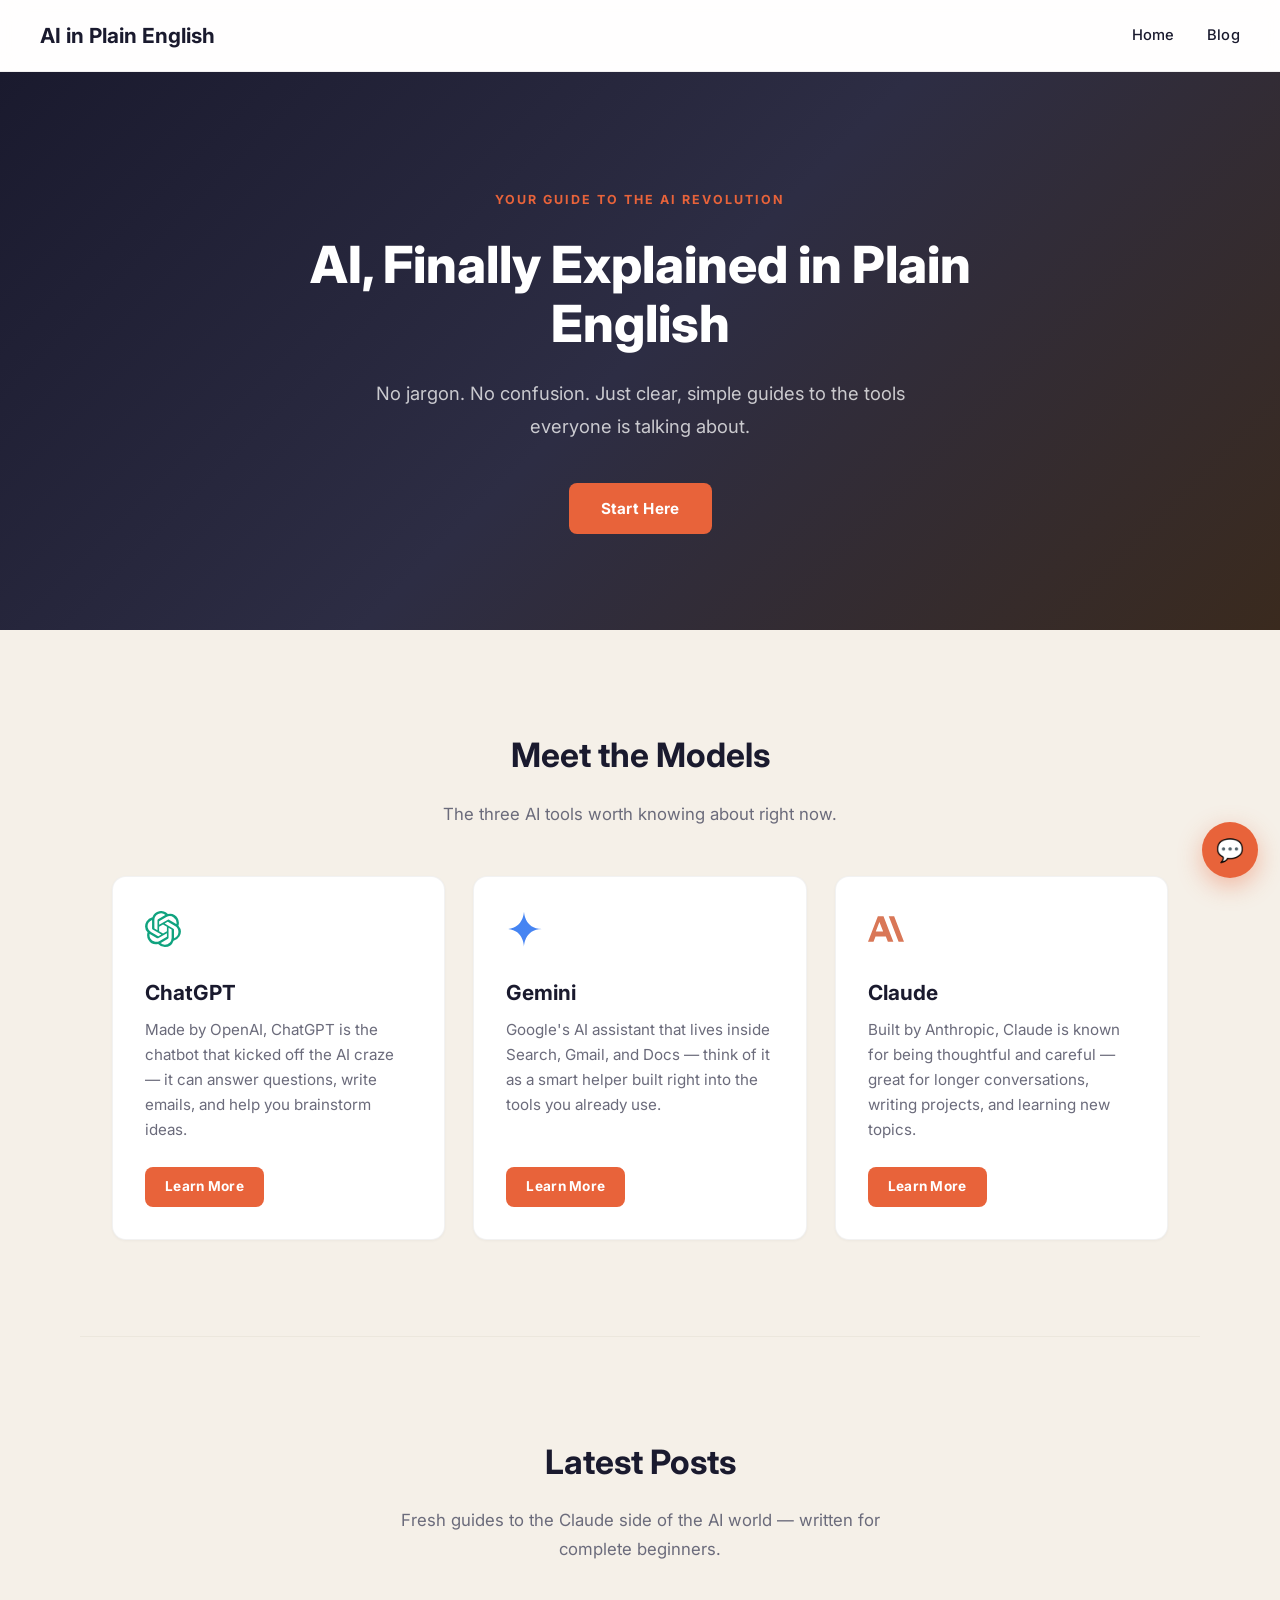
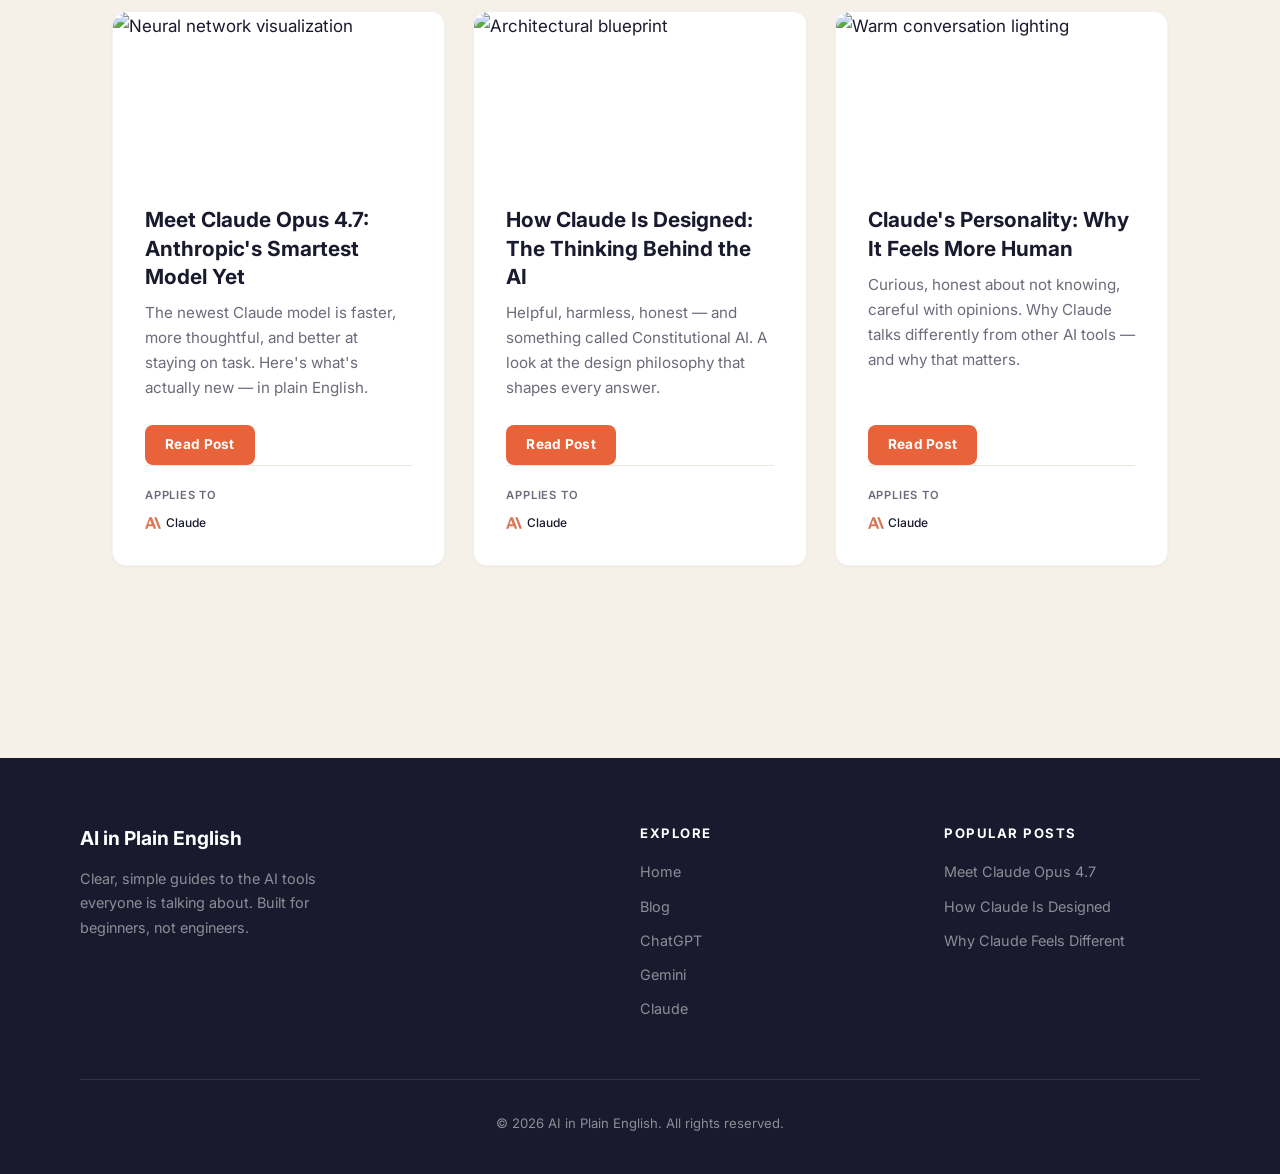
==== index.html @ f016a6d7 "Initial commit: AI in Plain English site" ====
<!DOCTYPE html>
<html lang="en">
<head>
  <meta charset="UTF-8">
  <meta name="viewport" content="width=device-width, initial-scale=1.0">
  <title>AI in Plain English</title>
  <link rel="stylesheet" href="global.css">
</head>
<body>

  <!-- ====== NAVIGATION BAR ====== -->
  <header class="navbar">
    <a href="index.html" class="site-name">AI in Plain English</a>
    <nav>
      <a href="index.html">Home</a>
      <a href="blog.html">Blog</a>
    </nav>
  </header>

  <!-- ====== HERO SECTION ====== -->
  <section class="hero">
    <div class="hero-content">
      <p class="label">Your guide to the AI revolution</p>
      <h1>AI, Finally Explained in Plain English</h1>
      <p>No jargon. No confusion. Just clear, simple guides to the tools everyone is talking about.</p>
      <a href="#models" class="btn">Start Here</a>
    </div>
  </section>

  <!-- ====== MEET THE MODELS ====== -->
  <section class="section" id="models">
    <h2 class="section-title">Meet the Models</h2>
    <p class="section-subtitle">The three AI tools worth knowing about right now.</p>
    <div class="card-grid">

      <div class="card">
        <div class="icon">
          <!-- OpenAI logo -->
          <svg width="36" height="36" viewBox="0 0 24 24" fill="#10a37f">
            <path d="M22.282 9.821a5.985 5.985 0 0 0-.516-4.91 6.046 6.046 0 0 0-6.51-2.9A6.065 6.065 0 0 0 4.981 4.18a5.985 5.985 0 0 0-3.998 2.9 6.046 6.046 0 0 0 .743 7.097 5.98 5.98 0 0 0 .51 4.911 6.051 6.051 0 0 0 6.515 2.9A5.985 5.985 0 0 0 13.26 24a6.056 6.056 0 0 0 5.772-4.206 5.99 5.99 0 0 0 3.997-2.9 6.056 6.056 0 0 0-.747-7.073zM13.26 22.43a4.476 4.476 0 0 1-2.876-1.04l.141-.081 4.779-2.758a.795.795 0 0 0 .392-.681v-6.737l2.02 1.168a.071.071 0 0 1 .038.052v5.583a4.504 4.504 0 0 1-4.494 4.494zM3.6 18.304a4.47 4.47 0 0 1-.535-3.014l.142.085 4.783 2.759a.771.771 0 0 0 .78 0l5.843-3.369v2.332a.08.08 0 0 1-.033.062L9.74 19.95a4.5 4.5 0 0 1-6.14-1.646zM2.34 7.896a4.485 4.485 0 0 1 2.366-1.973V11.6a.766.766 0 0 0 .388.676l5.815 3.355-2.02 1.168a.076.076 0 0 1-.071 0l-4.83-2.786A4.504 4.504 0 0 1 2.34 7.872zm16.597 3.855l-5.833-3.387L15.119 7.2a.076.076 0 0 1 .071 0l4.83 2.791a4.494 4.494 0 0 1-.676 8.105v-5.678a.79.79 0 0 0-.407-.667zm2.01-3.023l-.141-.085-4.774-2.782a.776.776 0 0 0-.785 0L9.409 9.23V6.897a.066.066 0 0 1 .028-.061l4.83-2.787a4.5 4.5 0 0 1 6.68 4.66zm-12.64 4.135l-2.02-1.164a.08.08 0 0 1-.038-.057V6.075a4.5 4.5 0 0 1 7.375-3.453l-.142.08L8.704 5.46a.795.795 0 0 0-.393.681zm1.097-2.365l2.602-1.5 2.607 1.5v2.999l-2.597 1.5-2.607-1.5z"/>
          </svg>
        </div>
        <h3>ChatGPT</h3>
        <p>Made by OpenAI, ChatGPT is the chatbot that kicked off the AI craze — it can answer questions, write emails, and help you brainstorm ideas.</p>
        <a href="chatgpt.html" class="btn">Learn More</a>
      </div>

      <div class="card">
        <div class="icon">
          <!-- Google Gemini logo -->
          <svg width="36" height="36" viewBox="0 0 24 24" fill="none">
            <path d="M12 24C12 24 12 12 0 12C12 12 12 0 12 0C12 0 12 12 24 12C12 12 12 24 12 24Z" fill="url(#gemini-grad)"/>
            <defs>
              <linearGradient id="gemini-grad" x1="0" y1="0" x2="24" y2="24">
                <stop offset="0%" stop-color="#4285f4"/>
                <stop offset="50%" stop-color="#9b72cb"/>
                <stop offset="100%" stop-color="#d96570"/>
              </linearGradient>
            </defs>
          </svg>
        </div>
        <h3>Gemini</h3>
        <p>Google's AI assistant that lives inside Search, Gmail, and Docs — think of it as a smart helper built right into the tools you already use.</p>
        <a href="gemini.html" class="btn">Learn More</a>
      </div>

      <div class="card">
        <div class="icon">
          <!-- Anthropic Claude logo -->
          <svg width="36" height="36" viewBox="0 0 24 24" fill="#d97757">
            <path d="M13.827 3.52h3.603L24 20.48h-3.603l-6.57-16.96zm-7.258 0h3.767L16.906 20.48h-3.674l-1.343-3.461H5.017l-1.344 3.46H0L6.57 3.522zm1.04 3.89L5.2 13.72h4.91l-2.5-6.31z"/>
          </svg>
        </div>
        <h3>Claude</h3>
        <p>Built by Anthropic, Claude is known for being thoughtful and careful — great for longer conversations, writing projects, and learning new topics.</p>
        <a href="claude.html" class="btn">Learn More</a>
      </div>

    </div>
  </section>

  <hr class="section-divider">

  <!-- ====== LATEST POSTS ====== -->
  <section class="section">
    <h2 class="section-title">Latest Posts</h2>
    <p class="section-subtitle">Fresh guides to the Claude side of the AI world — written for complete beginners.</p>
    <div class="card-grid">

      <div class="card">
        <img src="https://images.unsplash.com/photo-1620712943543-bcc4688e7485?w=800&q=80" alt="Neural network visualization" class="card-thumb">
        <h3>Meet Claude Opus 4.7: Anthropic's Smartest Model Yet</h3>
        <p>The newest Claude model is faster, more thoughtful, and better at staying on task. Here's what's actually new — in plain English.</p>
        <a href="post-opus-4-7.html" class="btn">Read Post</a>
        <div class="applies-to">
          <p class="applies-label">Applies to</p>
          <div class="logo-row">
            <span class="logo-tag"><svg width="16" height="16" viewBox="0 0 24 24" fill="#d97757"><path d="M13.827 3.52h3.603L24 20.48h-3.603l-6.57-16.96zm-7.258 0h3.767L16.906 20.48h-3.674l-1.343-3.461H5.017l-1.344 3.46H0L6.57 3.522zm1.04 3.89L5.2 13.72h4.91l-2.5-6.31z"/></svg> Claude</span>
          </div>
        </div>
      </div>

      <div class="card">
        <img src="https://images.unsplash.com/photo-1558618666-fcd25c85cd64?w=800&q=80" alt="Architectural blueprint" class="card-thumb">
        <h3>How Claude Is Designed: The Thinking Behind the AI</h3>
        <p>Helpful, harmless, honest — and something called Constitutional AI. A look at the design philosophy that shapes every answer.</p>
        <a href="post-claude-design.html" class="btn">Read Post</a>
        <div class="applies-to">
          <p class="applies-label">Applies to</p>
          <div class="logo-row">
            <span class="logo-tag"><svg width="16" height="16" viewBox="0 0 24 24" fill="#d97757"><path d="M13.827 3.52h3.603L24 20.48h-3.603l-6.57-16.96zm-7.258 0h3.767L16.906 20.48h-3.674l-1.343-3.461H5.017l-1.344 3.46H0L6.57 3.522zm1.04 3.89L5.2 13.72h4.91l-2.5-6.31z"/></svg> Claude</span>
          </div>
        </div>
      </div>

      <div class="card">
        <img src="https://images.unsplash.com/photo-1516321318423-f06f85e504b3?w=800&q=80" alt="Warm conversation lighting" class="card-thumb">
        <h3>Claude's Personality: Why It Feels More Human</h3>
        <p>Curious, honest about not knowing, careful with opinions. Why Claude talks differently from other AI tools — and why that matters.</p>
        <a href="post-claude-personality.html" class="btn">Read Post</a>
        <div class="applies-to">
          <p class="applies-label">Applies to</p>
          <div class="logo-row">
            <span class="logo-tag"><svg width="16" height="16" viewBox="0 0 24 24" fill="#d97757"><path d="M13.827 3.52h3.603L24 20.48h-3.603l-6.57-16.96zm-7.258 0h3.767L16.906 20.48h-3.674l-1.343-3.461H5.017l-1.344 3.46H0L6.57 3.522zm1.04 3.89L5.2 13.72h4.91l-2.5-6.31z"/></svg> Claude</span>
          </div>
        </div>
      </div>

    </div>
  </section>

  <!-- ====== FOOTER ====== -->
  <footer class="footer">
    <div class="footer-inner">
      <div class="footer-brand">
        <p class="footer-name">AI in Plain English</p>
        <p>Clear, simple guides to the AI tools everyone is talking about. Built for beginners, not engineers.</p>
      </div>
      <div class="footer-col">
        <h4>Explore</h4>
        <a href="index.html">Home</a>
        <a href="blog.html">Blog</a>
        <a href="chatgpt.html">ChatGPT</a>
        <a href="gemini.html">Gemini</a>
        <a href="claude.html">Claude</a>
      </div>
      <div class="footer-col">
        <h4>Popular Posts</h4>
        <a href="post-opus-4-7.html">Meet Claude Opus 4.7</a>
        <a href="post-claude-design.html">How Claude Is Designed</a>
        <a href="post-claude-personality.html">Why Claude Feels Different</a>
      </div>
    </div>
    <div class="footer-bottom">
      <p>&copy; 2026 AI in Plain English. All rights reserved.</p>
    </div>
  </footer>

  <script defer src="chatbot.js"></script>
</body>
</html>
---- global.css ----
/* ============================================
   AI in Plain English — Global Stylesheet
   ============================================ */

/* --- Google Fonts --- */
@import url('https://fonts.googleapis.com/css2?family=Inter:wght@400;500;600;700;800&display=swap');

/* --- Base Reset --- */
*, *::before, *::after {
  margin: 0;
  padding: 0;
  box-sizing: border-box;
}

/* --- Design Tokens --- */
:root {
  --bg:       #f5f0e8;
  --ink:      #1a1a2e;
  --accent:   #e8633a;
  --accent-hover: #d15530;
  --white:    #ffffff;
  --light:    #ece7dd;
  --muted:    #6b6b7b;
  --card-shadow: 0 1px 3px rgba(0,0,0,0.04);
  --card-shadow-hover: 0 12px 32px rgba(0,0,0,0.1);

  --font-heading: 'Inter', -apple-system, sans-serif;
  --font-body:    'Inter', -apple-system, sans-serif;

  --max-width: 1120px;
  --section-gap: 6rem;
}

/* --- Global Defaults --- */
html {
  scroll-behavior: smooth;
}

body {
  font-family: var(--font-body);
  background-color: var(--bg);
  color: var(--ink);
  line-height: 1.7;
  font-size: 17px;
  -webkit-font-smoothing: antialiased;
}

img {
  max-width: 100%;
  display: block;
}

a {
  color: var(--accent);
  text-decoration: none;
  transition: color 0.2s;
}

a:hover {
  color: var(--accent-hover);
}

/* ============================================
   NAVIGATION BAR
   ============================================ */
.navbar {
  display: flex;
  align-items: center;
  justify-content: space-between;
  padding: 1.1rem 2.5rem;
  background-color: rgba(255,255,255,0.92);
  backdrop-filter: blur(12px);
  -webkit-backdrop-filter: blur(12px);
  border-bottom: 1px solid rgba(0,0,0,0.06);
  position: sticky;
  top: 0;
  z-index: 100;
}

.navbar .site-name {
  font-family: var(--font-heading);
  font-size: 1.3rem;
  font-weight: 700;
  color: var(--ink);
  text-decoration: none;
}

.navbar .site-name:hover {
  color: var(--accent);
}

.navbar nav {
  display: flex;
  gap: 2rem;
}

.navbar nav a {
  color: var(--ink);
  font-weight: 500;
  font-size: 0.92rem;
  text-decoration: none;
  letter-spacing: 0.3px;
  position: relative;
}

.navbar nav a::after {
  content: '';
  position: absolute;
  bottom: -4px;
  left: 0;
  width: 0;
  height: 2px;
  background-color: var(--accent);
  transition: width 0.25s ease;
}

.navbar nav a:hover {
  color: var(--accent);
}

.navbar nav a:hover::after {
  width: 100%;
}

/* ============================================
   HERO SECTION
   ============================================ */
.hero {
  position: relative;
  text-align: center;
  padding: 7rem 2rem 6rem;
  overflow: hidden;
  background: linear-gradient(135deg, #1a1a2e 0%, #2d2d44 50%, #3a2a1e 100%);
  color: var(--white);
}

.hero::before {
  content: '';
  position: absolute;
  inset: 0;
  background-image: url('https://images.unsplash.com/photo-1677442135703-1787eea5ce01?w=1600&q=80');
  background-size: cover;
  background-position: center;
  opacity: 0.1;
}

.hero-content {
  position: relative;
  z-index: 2;
  max-width: 720px;
  margin: 0 auto;
}

.hero .label {
  display: inline-block;
  font-size: 0.78rem;
  font-weight: 700;
  letter-spacing: 2px;
  text-transform: uppercase;
  color: var(--accent);
  margin-bottom: 1.5rem;
}

.hero h1 {
  font-family: var(--font-heading);
  font-size: 3.2rem;
  font-weight: 800;
  line-height: 1.15;
  margin-bottom: 1.5rem;
  color: var(--white);
}

.hero p {
  font-size: 1.15rem;
  color: rgba(255,255,255,0.75);
  margin-bottom: 2.5rem;
  line-height: 1.8;
  max-width: 560px;
  margin-left: auto;
  margin-right: auto;
}

/* --- Buttons --- */
.btn {
  display: inline-block;
  background-color: var(--accent);
  color: var(--white);
  padding: 0.8rem 2rem;
  border-radius: 8px;
  font-weight: 700;
  font-size: 0.95rem;
  text-decoration: none;
  letter-spacing: 0.3px;
  transition: background-color 0.2s, transform 0.2s, box-shadow 0.2s;
}

.btn:hover {
  background-color: var(--accent-hover);
  transform: translateY(-2px);
  box-shadow: 0 4px 14px rgba(232, 99, 58, 0.35);
  text-decoration: none;
  color: var(--white);
}

.btn-outline {
  background-color: transparent;
  border: 2px solid rgba(255,255,255,0.3);
  color: var(--white);
}

.btn-outline:hover {
  background-color: var(--white);
  color: var(--ink);
  border-color: var(--white);
  box-shadow: 0 4px 14px rgba(255,255,255,0.15);
}

/* ============================================
   SECTION LAYOUT (shared)
   ============================================ */
.section {
  padding: var(--section-gap) 2rem;
  max-width: var(--max-width);
  margin: 0 auto;
}

.section-title {
  font-family: var(--font-heading);
  font-size: 2.1rem;
  font-weight: 700;
  text-align: center;
  margin-bottom: 1rem;
  color: var(--ink);
}

.section-subtitle {
  text-align: center;
  color: var(--muted);
  font-size: 1.05rem;
  margin-bottom: 3rem;
  max-width: 500px;
  margin-left: auto;
  margin-right: auto;
}

/* ============================================
   CARD GRID
   ============================================ */
.card-grid {
  display: grid;
  grid-template-columns: repeat(3, 1fr);
  gap: 1.75rem;
}

.card {
  background-color: var(--white);
  border-radius: 14px;
  padding: 2rem;
  border: 1px solid rgba(0,0,0,0.05);
  box-shadow: var(--card-shadow);
  transition: box-shadow 0.3s ease, transform 0.3s ease;
  display: flex;
  flex-direction: column;
}

.card:hover {
  box-shadow: var(--card-shadow-hover);
  transform: translateY(-4px);
}

.card .icon {
  font-size: 2rem;
  margin-bottom: 1rem;
}

.card h3 {
  font-family: var(--font-heading);
  font-size: 1.3rem;
  margin-bottom: 0.6rem;
  color: var(--ink);
  line-height: 1.35;
}

.card p {
  color: var(--muted);
  margin-bottom: 1.5rem;
  font-size: 0.95rem;
  line-height: 1.65;
  flex-grow: 1;
}

.card .date {
  font-size: 0.78rem;
  color: var(--accent);
  font-weight: 600;
  margin-bottom: 0.6rem;
  text-transform: uppercase;
  letter-spacing: 0.8px;
}

.card .btn {
  font-size: 0.85rem;
  padding: 0.55rem 1.25rem;
  align-self: flex-start;
}

.card .applies-to {
  margin-top: auto;
  padding-top: 1.25rem;
  border-top: 1px solid var(--light);
}

.card .applies-to .applies-label {
  font-size: 0.7rem;
  font-weight: 600;
  text-transform: uppercase;
  letter-spacing: 0.8px;
  color: var(--muted);
  margin-bottom: 0.5rem;
}

.card .applies-to .logo-row {
  display: flex;
  align-items: center;
  gap: 0.75rem;
}

.card .applies-to .logo-tag {
  display: flex;
  align-items: center;
  gap: 0.3rem;
  font-size: 0.75rem;
  font-weight: 500;
  color: var(--ink);
}

.card .applies-to .logo-tag svg {
  flex-shrink: 0;
}

/* ============================================
   DIVIDER
   ============================================ */
.section-divider {
  border: none;
  height: 1px;
  background: var(--light);
  max-width: var(--max-width);
  margin: 0 auto;
}

/* ============================================
   FOOTER
   ============================================ */
.footer {
  background-color: var(--ink);
  color: rgba(255,255,255,0.5);
  margin-top: var(--section-gap);
  padding: 4rem 2rem 2.5rem;
}

.footer-inner {
  max-width: var(--max-width);
  margin: 0 auto;
  display: grid;
  grid-template-columns: 2fr 1fr 1fr;
  gap: 3rem;
  padding-bottom: 3rem;
  border-bottom: 1px solid rgba(255,255,255,0.1);
}

.footer-brand .footer-name {
  font-family: var(--font-heading);
  font-size: 1.2rem;
  font-weight: 700;
  color: var(--white);
  margin-bottom: 0.75rem;
}

.footer-brand p {
  font-size: 0.9rem;
  line-height: 1.7;
  max-width: 300px;
}

.footer-col h4 {
  color: var(--white);
  font-size: 0.82rem;
  font-weight: 700;
  text-transform: uppercase;
  letter-spacing: 1.5px;
  margin-bottom: 1rem;
}

.footer-col a {
  display: block;
  color: rgba(255,255,255,0.5);
  font-size: 0.9rem;
  margin-bottom: 0.6rem;
  transition: color 0.2s;
  text-decoration: none;
}

.footer-col a:hover {
  color: var(--accent);
}

.footer-bottom {
  text-align: center;
  padding-top: 2rem;
  max-width: var(--max-width);
  margin: 0 auto;
  font-size: 0.82rem;
}

/* ============================================
   BLOG LISTING PAGE
   ============================================ */
.page-header {
  text-align: center;
  padding: 4rem 2rem 1.5rem;
}

.page-header h1 {
  font-family: var(--font-heading);
  font-size: 2.5rem;
  font-weight: 800;
  color: var(--ink);
}

.page-header p {
  color: var(--muted);
  font-size: 1.05rem;
  margin-top: 0.75rem;
}

/* ============================================
   BLOG POST (article page)
   ============================================ */
.post {
  max-width: 700px;
  margin: 0 auto;
  padding: 3.5rem 2rem 5rem;
}

.post .post-meta {
  font-size: 0.8rem;
  color: var(--accent);
  text-transform: uppercase;
  letter-spacing: 1px;
  font-weight: 600;
  margin-bottom: 1rem;
}

.post h1 {
  font-family: var(--font-heading);
  font-size: 2.6rem;
  font-weight: 800;
  line-height: 1.2;
  margin-bottom: 2rem;
  color: var(--ink);
}

.post h2 {
  font-family: var(--font-heading);
  font-size: 1.55rem;
  margin-top: 3rem;
  margin-bottom: 1rem;
  color: var(--ink);
}

.post p {
  margin-bottom: 1.35rem;
  line-height: 1.85;
}

.post ul, .post ol {
  margin: 1rem 0 1.5rem 1.5rem;
  line-height: 1.85;
}

.post li {
  margin-bottom: 0.4rem;
}

.post blockquote {
  border-left: 4px solid var(--accent);
  padding: 1.25rem 1.75rem;
  margin: 2rem 0;
  background-color: var(--white);
  border-radius: 0 12px 12px 0;
  color: var(--muted);
  font-style: italic;
  font-size: 1.05rem;
}

.post .back-link {
  display: inline-block;
  margin-top: 3rem;
  font-weight: 600;
  font-size: 0.95rem;
}

/* ============================================
   POST GRAPHICS (hero + inline images + callouts)
   ============================================ */
.post-hero-img {
  width: 100%;
  height: 340px;
  object-fit: cover;
  border-radius: 14px;
  margin: 0 0 2.5rem;
  box-shadow: 0 12px 40px rgba(0,0,0,0.12);
}

.post figure {
  margin: 2.5rem 0;
}

.post figure img {
  width: 100%;
  border-radius: 12px;
  box-shadow: 0 6px 24px rgba(0,0,0,0.08);
}

.post figure figcaption {
  font-size: 0.85rem;
  color: var(--muted);
  text-align: center;
  margin-top: 0.75rem;
  font-style: italic;
}

.post .callout {
  background-color: var(--white);
  border-radius: 14px;
  padding: 1.75rem 2rem;
  margin: 2.5rem 0;
  border-left: 4px solid var(--accent);
  box-shadow: 0 4px 16px rgba(0,0,0,0.05);
}

.post .callout h3 {
  font-size: 1.1rem;
  margin-top: 0;
  margin-bottom: 0.75rem;
  color: var(--ink);
}

.post .callout p:last-child {
  margin-bottom: 0;
}

.post .stat-grid {
  display: grid;
  grid-template-columns: repeat(3, 1fr);
  gap: 1rem;
  margin: 2.5rem 0;
}

.post .stat-card {
  background-color: var(--white);
  border-radius: 12px;
  padding: 1.5rem 1.25rem;
  text-align: center;
  box-shadow: 0 4px 14px rgba(0,0,0,0.05);
}

.post .stat-card .stat-number {
  font-size: 1.9rem;
  font-weight: 800;
  color: var(--accent);
  line-height: 1.1;
  margin-bottom: 0.4rem;
}

.post .stat-card .stat-label {
  font-size: 0.82rem;
  color: var(--muted);
  line-height: 1.4;
}

/* Card thumbnail image for blog listing cards */
.card .card-thumb {
  width: calc(100% + 4rem);
  max-width: none;
  height: 170px;
  object-fit: cover;
  margin: -2rem -2rem 1.5rem;
  border-radius: 14px 14px 0 0;
}

/* ============================================
   RESPONSIVE — tablets
   ============================================ */
@media (max-width: 900px) {
  .card-grid {
    grid-template-columns: repeat(2, 1fr);
  }

  .footer-inner {
    grid-template-columns: 1fr 1fr;
  }

  .footer-brand {
    grid-column: 1 / -1;
  }
}

/* ============================================
   RESPONSIVE — phones
   ============================================ */
@media (max-width: 600px) {
  :root {
    --section-gap: 4rem;
  }

  .hero {
    padding: 4.5rem 1.5rem 4rem;
  }

  .hero h1 {
    font-size: 2.1rem;
  }

  .hero p {
    font-size: 1rem;
  }

  .card-grid {
    grid-template-columns: 1fr;
    gap: 1.25rem;
  }

  .section {
    padding: var(--section-gap) 1.25rem;
  }

  .navbar {
    padding: 1rem 1.25rem;
  }

  .navbar nav {
    gap: 1.25rem;
  }

  .section-title {
    font-size: 1.7rem;
  }

  .post h1 {
    font-size: 1.9rem;
  }

  .post {
    padding: 2.5rem 1.25rem 3rem;
  }

  .page-header {
    padding: 3rem 1.25rem 1rem;
  }

  .footer-inner {
    grid-template-columns: 1fr;
    gap: 2rem;
  }

  .page-header h1 {
    font-size: 2rem;
  }

  .post-hero-img {
    height: 220px;
    border-radius: 10px;
  }

  .post .stat-grid {
    grid-template-columns: 1fr;
  }

  .post .callout {
    padding: 1.25rem 1.4rem;
  }
}

/* ============================================
   ANIMATIONS
   ============================================ */
@keyframes fadeInUp {
  from { opacity: 0; transform: translateY(18px); }
  to   { opacity: 1; transform: translateY(0); }
}

@keyframes fadeIn {
  from { opacity: 0; }
  to   { opacity: 1; }
}

@keyframes heroKenBurns {
  0%   { opacity: 0.10; transform: scale(1) translate(0, 0); }
  50%  { opacity: 0.18; transform: scale(1.08) translate(-1.5%, -1%); }
  100% { opacity: 0.10; transform: scale(1) translate(0, 0); }
}

@keyframes heroSheen {
  0%   { transform: translateX(-120%) skewX(-18deg); }
  60%  { transform: translateX(180%)  skewX(-18deg); }
  100% { transform: translateX(180%)  skewX(-18deg); }
}

/* Hero background image — slow Ken Burns */
.hero::before {
  animation: heroKenBurns 22s ease-in-out infinite;
  will-change: transform, opacity;
}

/* Hero sheen sweep overlay */
.hero::after {
  content: '';
  position: absolute;
  inset: 0;
  z-index: 1;
  pointer-events: none;
  background: linear-gradient(
    100deg,
    transparent 35%,
    rgba(255, 255, 255, 0.06) 48%,
    rgba(255, 255, 255, 0.12) 50%,
    rgba(255, 255, 255, 0.06) 52%,
    transparent 65%
  );
  transform: translateX(-120%) skewX(-18deg);
  animation: heroSheen 9s ease-in-out 1.2s infinite;
}


.hero .label {
  animation: fadeInUp 0.7s ease-out both;
}
.hero h1 {
  animation: fadeInUp 0.8s ease-out 0.12s both;
}
.hero p {
  animation: fadeInUp 0.8s ease-out 0.24s both;
}
.hero .btn,
.hero-content a {
  animation: fadeInUp 0.8s ease-out 0.36s both;
}

/* Navbar fade-in */
.navbar {
  animation: fadeIn 0.6s ease-out both;
}

/* Section titles slide up on load */
.section-title,
.section-subtitle,
.page-header h1,
.page-header p {
  animation: fadeInUp 0.7s ease-out both;
}

/* Card hover polish */
.card {
  transition: box-shadow 0.35s ease, transform 0.35s cubic-bezier(0.2, 0.8, 0.2, 1), border-color 0.35s ease;
}
.card:hover {
  transform: translateY(-6px);
  border-color: rgba(232, 99, 58, 0.25);
}
.card .card-thumb {
  transition: transform 0.6s cubic-bezier(0.2, 0.8, 0.2, 1);
}
.card:hover .card-thumb {
  transform: scale(1.04);
}
.card {
  overflow: hidden;
}

/* Button micro-interaction */
.btn {
  transition: background-color 0.2s ease, transform 0.2s cubic-bezier(0.2, 0.8, 0.2, 1), box-shadow 0.25s ease;
}
.btn:active {
  transform: translateY(0);
  box-shadow: 0 2px 6px rgba(232, 99, 58, 0.25);
}

/* Scroll-reveal for cards via view timelines (modern browsers) */
@supports (animation-timeline: view()) {
  .card-grid .card {
    animation: fadeInUp 0.8s cubic-bezier(0.2, 0.8, 0.2, 1) both;
    animation-timeline: view();
    animation-range: entry 0% entry 60%;
  }
  .post figure,
  .post .callout,
  .post .stat-card,
  .post blockquote {
    animation: fadeInUp 0.8s cubic-bezier(0.2, 0.8, 0.2, 1) both;
    animation-timeline: view();
    animation-range: entry 0% entry 55%;
  }
}

/* Fallback stagger on load for browsers without view timelines */
@supports not (animation-timeline: view()) {
  .card-grid .card {
    animation: fadeInUp 0.7s ease-out both;
  }
  .card-grid .card:nth-child(1) { animation-delay: 0.05s; }
  .card-grid .card:nth-child(2) { animation-delay: 0.15s; }
  .card-grid .card:nth-child(3) { animation-delay: 0.25s; }
  .card-grid .card:nth-child(4) { animation-delay: 0.35s; }
  .card-grid .card:nth-child(5) { animation-delay: 0.45s; }
  .card-grid .card:nth-child(6) { animation-delay: 0.55s; }
}

/* Left-edge animated blue scroll rail */
@keyframes scrollRailShimmer {
  0%, 100% { opacity: 0.85; }
  50%      { opacity: 1; }
}

@keyframes scrollRailFlow {
  0%   { background-position: 0 0; }
  100% { background-position: 0 -400px; }
}

@keyframes scrollRailFill {
  from { height: 0; }
  to   { height: 100vh; }
}

body::before {
  content: '';
  position: fixed;
  top: 0;
  left: 0;
  width: 4px;
  height: 100vh;
  background:
    linear-gradient(
      180deg,
      rgba(96, 165, 250, 0.0)  0%,
      rgba(96, 165, 250, 0.85) 12%,
      rgba(37, 99, 235, 1)     28%,
      rgba(59, 130, 246, 0.9)  50%,
      rgba(37, 99, 235, 1)     72%,
      rgba(96, 165, 250, 0.85) 88%,
      rgba(96, 165, 250, 0.0)  100%
    );
  background-size: 100% 400px;
  background-repeat: repeat-y;
  z-index: 9999;
  pointer-events: none;
  animation:
    scrollRailFlow 4s linear infinite,
    scrollRailShimmer 2.4s ease-in-out infinite;
  box-shadow: 0 0 12px rgba(59, 130, 246, 0.55), 0 0 24px rgba(37, 99, 235, 0.3);
}

@supports (animation-timeline: scroll(root)) {
  body::before {
    height: 0;
    animation:
      scrollRailFlow 4s linear infinite,
      scrollRailShimmer 2.4s ease-in-out infinite,
      scrollRailFill auto linear;
    animation-timeline: auto, auto, scroll(root);
  }
}

@media (max-width: 600px) {
  body::before { width: 3px; }
}

/* Respect user preferences */
@media (prefers-reduced-motion: reduce) {
  *, *::before, *::after {
    animation-duration: 0.001ms !important;
    animation-iteration-count: 1 !important;
    transition-duration: 0.001ms !important;
    scroll-behavior: auto !important;
  }
}
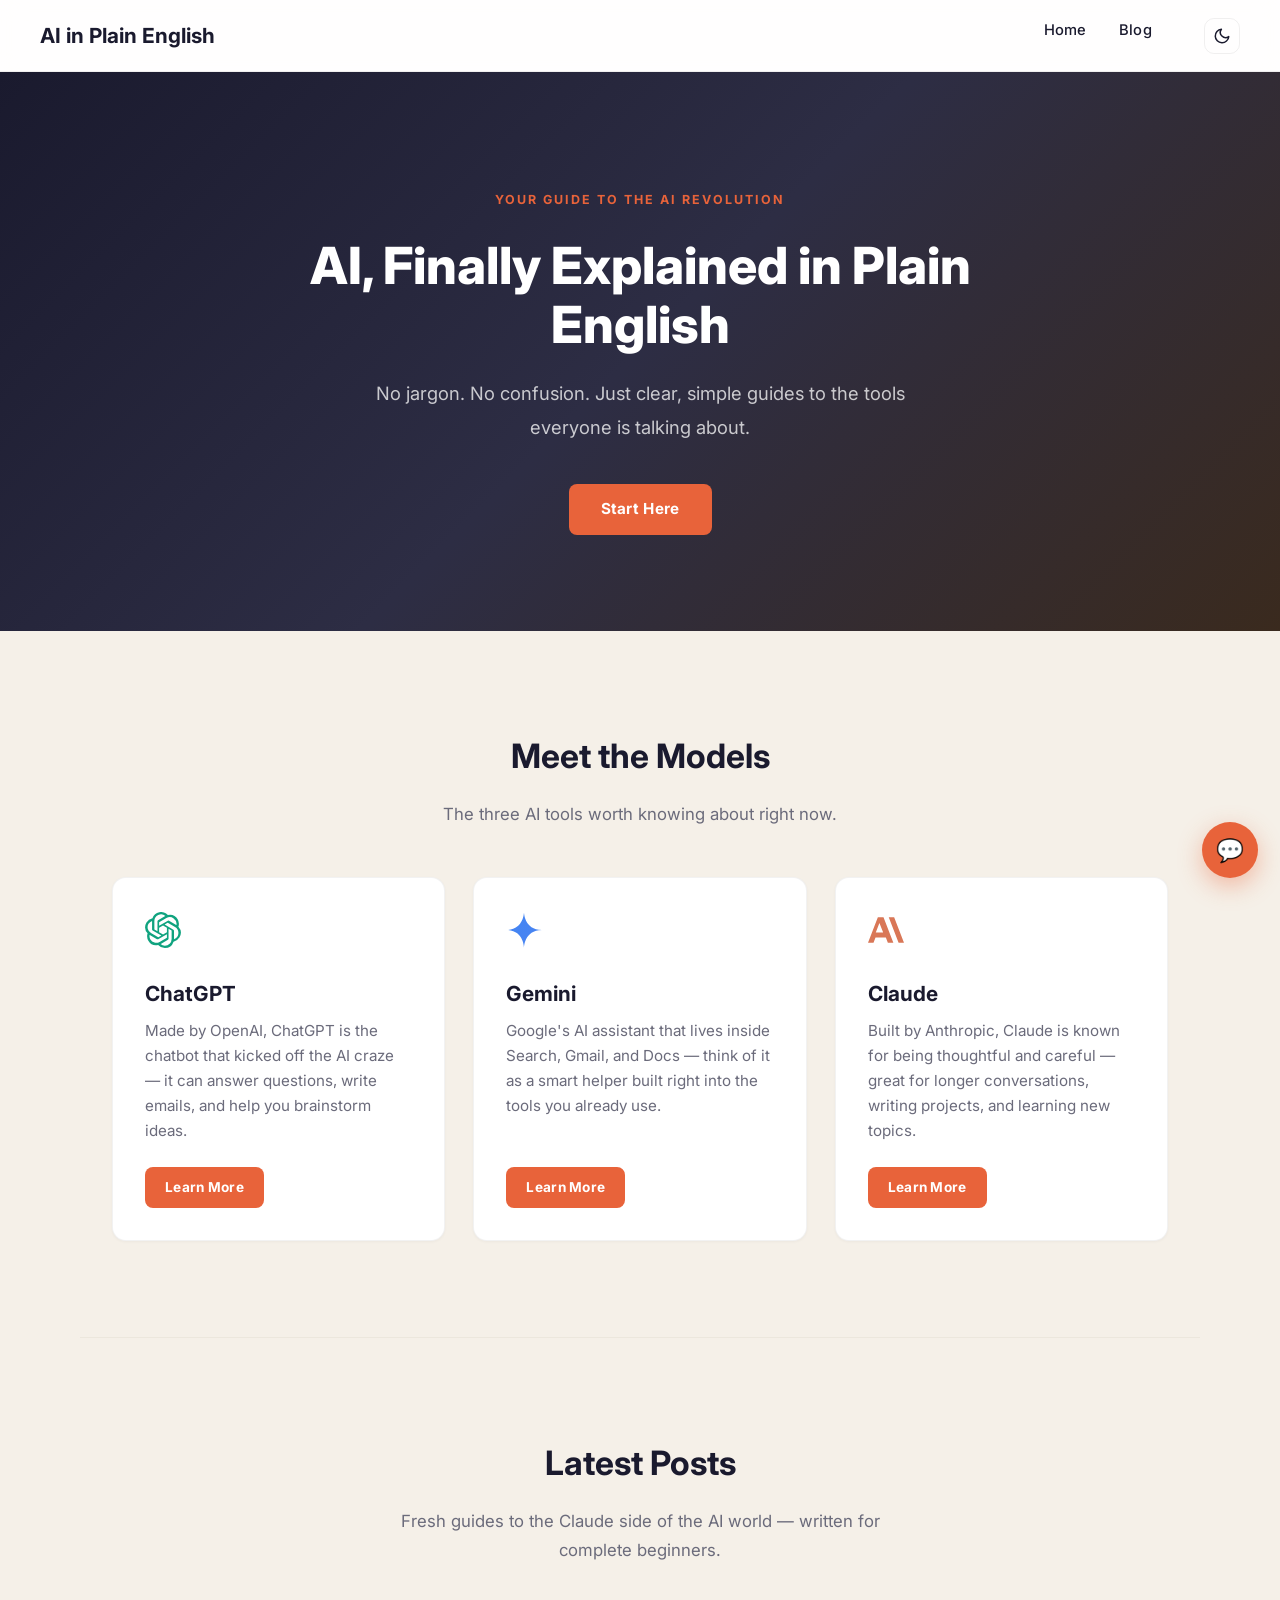
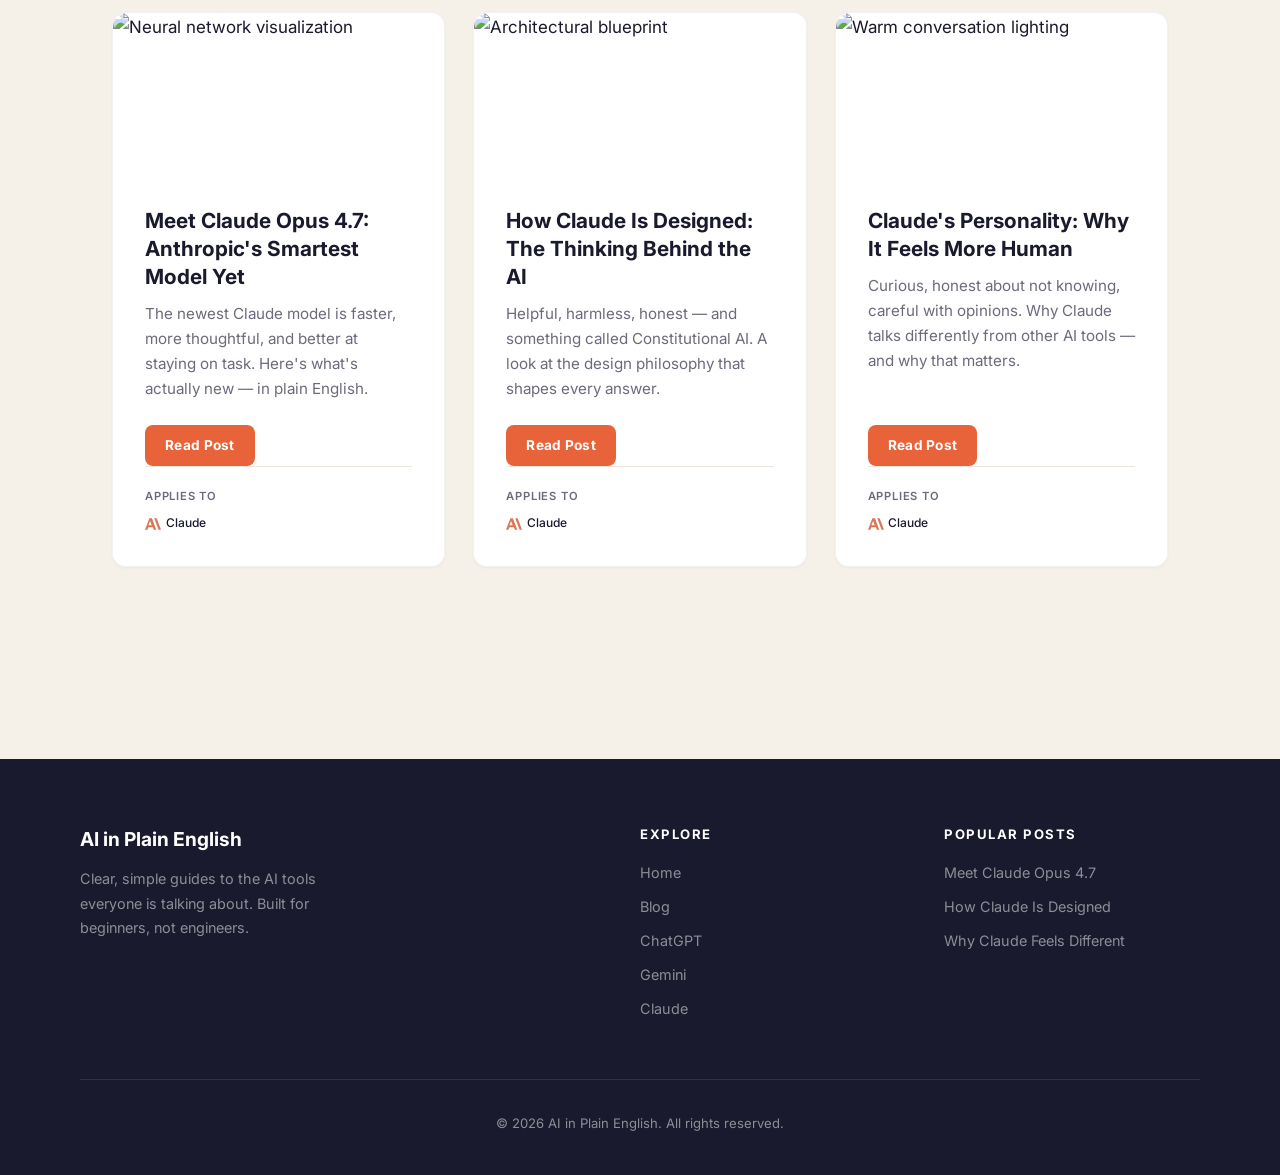
==== commit 18fcd878: "Add light/dark mode toggle that persists across pages via localStorage" ====
--- a/index.html
+++ b/index.html
@@ -5,6 +5,7 @@
   <meta name="viewport" content="width=device-width, initial-scale=1.0">
   <title>AI in Plain English</title>
   <link rel="stylesheet" href="global.css">
+  <script src="theme.js"></script>
 </head>
 <body>
 
--- a/global.css
+++ b/global.css
@@ -21,6 +21,9 @@
   --white:    #ffffff;
   --light:    #ece7dd;
   --muted:    #6b6b7b;
+  --navbar-bg: rgba(255, 255, 255, 0.92);
+  --navbar-border: rgba(0, 0, 0, 0.06);
+  --border-subtle: rgba(0, 0, 0, 0.05);
   --card-shadow: 0 1px 3px rgba(0,0,0,0.04);
   --card-shadow-hover: 0 12px 32px rgba(0,0,0,0.1);
 
@@ -29,6 +32,31 @@
 
   --max-width: 1120px;
   --section-gap: 6rem;
+}
+
+/* Dark theme */
+[data-theme="dark"] {
+  --bg:       #15151f;
+  --ink:      #f1ece2;
+  --accent:   #ff7a4e;
+  --accent-hover: #ff9166;
+  --white:    #1f1f2d;
+  --light:    #2a2a38;
+  --muted:    #9aa0ae;
+  --navbar-bg: rgba(21, 21, 31, 0.85);
+  --navbar-border: rgba(255, 255, 255, 0.08);
+  --border-subtle: rgba(255, 255, 255, 0.08);
+  --card-shadow: 0 1px 3px rgba(0,0,0,0.4);
+  --card-shadow-hover: 0 16px 40px rgba(0,0,0,0.5);
+}
+
+/* Smooth cross-fade when toggling */
+html {
+  transition: background-color 0.35s ease, color 0.35s ease;
+}
+body, .navbar, .card, .footer, .post blockquote, .post .callout, .post .stat-card,
+.cb-panel, .cb-body, .cb-msg.bot, .cb-input {
+  transition: background-color 0.35s ease, color 0.35s ease, border-color 0.35s ease;
 }
 
 /* --- Global Defaults --- */
@@ -68,10 +96,10 @@
   align-items: center;
   justify-content: space-between;
   padding: 1.1rem 2.5rem;
-  background-color: rgba(255,255,255,0.92);
+  background-color: var(--navbar-bg);
   backdrop-filter: blur(12px);
   -webkit-backdrop-filter: blur(12px);
-  border-bottom: 1px solid rgba(0,0,0,0.06);
+  border-bottom: 1px solid var(--navbar-border);
   position: sticky;
   top: 0;
   z-index: 100;
@@ -121,6 +149,41 @@
 .navbar nav a:hover::after {
   width: 100%;
 }
+
+/* Theme toggle button in navbar */
+.theme-toggle {
+  background: transparent;
+  border: 1px solid var(--navbar-border);
+  color: var(--ink);
+  width: 36px;
+  height: 36px;
+  border-radius: 10px;
+  cursor: pointer;
+  display: inline-flex;
+  align-items: center;
+  justify-content: center;
+  font-size: 1rem;
+  margin-left: 1.25rem;
+  transition: background-color 0.2s, border-color 0.2s, transform 0.2s;
+}
+.theme-toggle:hover {
+  background-color: var(--light);
+  border-color: var(--accent);
+  transform: rotate(15deg);
+}
+.theme-toggle svg {
+  width: 18px;
+  height: 18px;
+  stroke: currentColor;
+  fill: none;
+  stroke-width: 2;
+  stroke-linecap: round;
+  stroke-linejoin: round;
+}
+[data-theme="dark"] .theme-toggle .icon-sun  { display: block; }
+[data-theme="dark"] .theme-toggle .icon-moon { display: none; }
+.theme-toggle .icon-sun  { display: none; }
+.theme-toggle .icon-moon { display: block; }
 
 /* ============================================
    HERO SECTION
@@ -256,7 +319,7 @@
   background-color: var(--white);
   border-radius: 14px;
   padding: 2rem;
-  border: 1px solid rgba(0,0,0,0.05);
+  border: 1px solid var(--border-subtle);
   box-shadow: var(--card-shadow);
   transition: box-shadow 0.3s ease, transform 0.3s ease;
   display: flex;
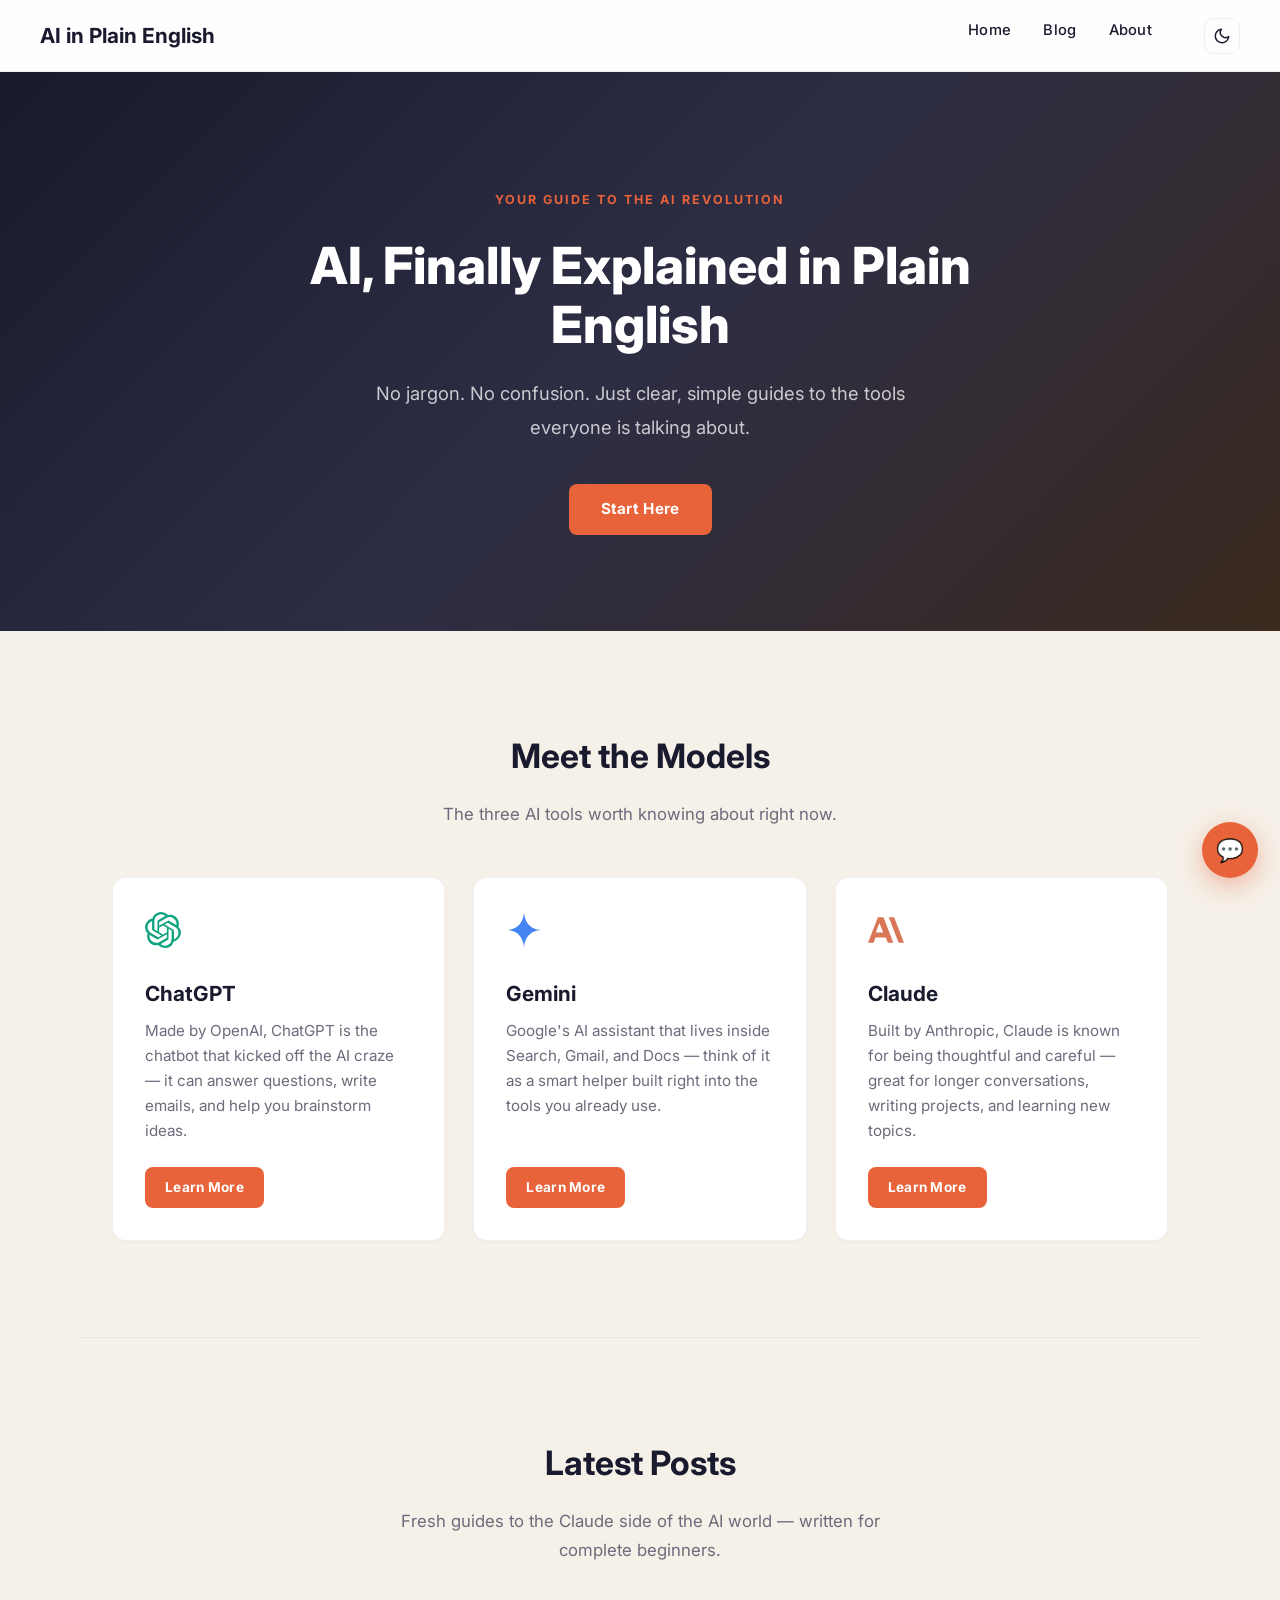
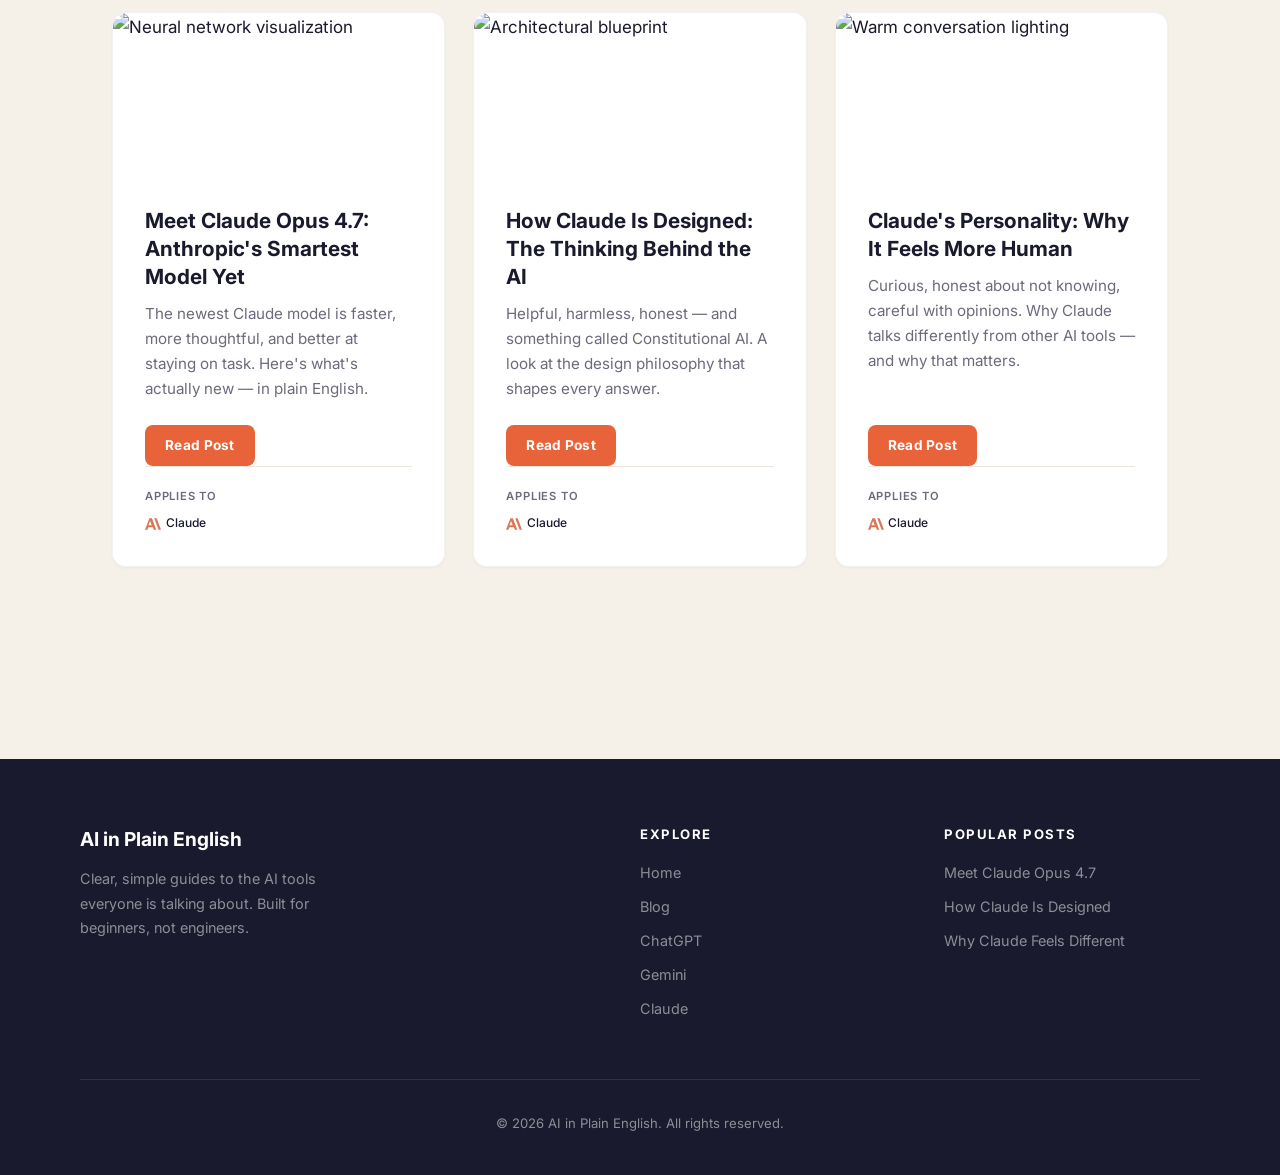
==== commit b7a140d9: "Add GPT Image 2 post, About page, hamburger menu, and fix dark mode - New post-gpt-image-2.html with" ====
--- a/index.html
+++ b/index.html
@@ -15,6 +15,7 @@
     <nav>
       <a href="index.html">Home</a>
       <a href="blog.html">Blog</a>
+      <a href="about.html">About</a>
     </nav>
   </header>
 
--- a/global.css
+++ b/global.css
@@ -16,6 +16,7 @@
 :root {
   --bg:       #f5f0e8;
   --ink:      #1a1a2e;
+  --ink-bg:   #1a1a2e;   /* dark surface used for footer, always dark */
   --accent:   #e8633a;
   --accent-hover: #d15530;
   --white:    #ffffff;
@@ -34,20 +35,34 @@
   --section-gap: 6rem;
 }
 
-/* Dark theme */
+/* Dark theme — all text becomes white (via --ink), all surfaces dark */
 [data-theme="dark"] {
   --bg:       #15151f;
-  --ink:      #f1ece2;
+  --ink:      #ffffff;   /* text color; overrides everything using var(--ink) */
+  --ink-bg:   #0f0f18;   /* footer surface, stays dark */
   --accent:   #ff7a4e;
   --accent-hover: #ff9166;
-  --white:    #1f1f2d;
+  --white:    #1f1f2d;   /* card/surface bg color */
   --light:    #2a2a38;
-  --muted:    #9aa0ae;
+  --muted:    #c8ccd6;
   --navbar-bg: rgba(21, 21, 31, 0.85);
   --navbar-border: rgba(255, 255, 255, 0.08);
   --border-subtle: rgba(255, 255, 255, 0.08);
   --card-shadow: 0 1px 3px rgba(0,0,0,0.4);
   --card-shadow-hover: 0 16px 40px rgba(0,0,0,0.5);
+}
+
+/* Elements that hard-code var(--white) for text (which is a dark surface in dark mode)
+   need explicit white text on their dark surface. */
+[data-theme="dark"] .footer-brand .footer-name,
+[data-theme="dark"] .footer-col h4,
+[data-theme="dark"] .footer {
+  color: #ffffff;
+}
+[data-theme="dark"] .footer-col a,
+[data-theme="dark"] .footer-brand p,
+[data-theme="dark"] .footer-bottom p {
+  color: rgba(255, 255, 255, 0.78);
 }
 
 /* Smooth cross-fade when toggling */
@@ -180,10 +195,52 @@
   stroke-linecap: round;
   stroke-linejoin: round;
 }
-[data-theme="dark"] .theme-toggle .icon-sun  { display: block; }
+[data-theme="dark"] .theme-toggle {
+  border-color: rgba(255, 255, 255, 0.45);
+  color: #ffffff;
+}
+[data-theme="dark"] .theme-toggle:hover {
+  border-color: var(--accent);
+  background-color: rgba(255, 255, 255, 0.08);
+}
+[data-theme="dark"] .theme-toggle .icon-sun  { display: block; stroke: #ffffff; }
 [data-theme="dark"] .theme-toggle .icon-moon { display: none; }
 .theme-toggle .icon-sun  { display: none; }
 .theme-toggle .icon-moon { display: block; }
+
+/* ============================================
+   HAMBURGER / MOBILE MENU
+   ============================================ */
+.menu-toggle {
+  display: none;
+  background: transparent;
+  border: 1px solid var(--navbar-border);
+  border-radius: 10px;
+  width: 40px;
+  height: 40px;
+  cursor: pointer;
+  align-items: center;
+  justify-content: center;
+  margin-left: 0.75rem;
+  padding: 0;
+  color: var(--ink);
+  transition: border-color 0.2s, background-color 0.2s;
+}
+.menu-toggle:hover {
+  border-color: var(--accent);
+}
+.menu-toggle svg {
+  width: 22px;
+  height: 22px;
+  stroke: currentColor;
+  fill: none;
+  stroke-width: 2.2;
+  stroke-linecap: round;
+}
+[data-theme="dark"] .menu-toggle {
+  border-color: rgba(255,255,255,0.45);
+  color: #ffffff;
+}
 
 /* ============================================
    HERO SECTION
@@ -230,7 +287,7 @@
   font-weight: 800;
   line-height: 1.15;
   margin-bottom: 1.5rem;
-  color: var(--white);
+  color: #ffffff;
 }
 
 .hero p {
@@ -416,7 +473,7 @@
    FOOTER
    ============================================ */
 .footer {
-  background-color: var(--ink);
+  background-color: var(--ink-bg);
   color: rgba(255,255,255,0.5);
   margin-top: var(--section-gap);
   padding: 4rem 2rem 2.5rem;
@@ -700,11 +757,50 @@
   }
 
   .navbar {
-    padding: 1rem 1.25rem;
+    padding: 0.9rem 1rem;
+    flex-wrap: wrap;
+  }
+
+  .navbar .site-name {
+    font-size: 1.1rem;
+    flex: 1;
+    min-width: 0;
+  }
+
+  .menu-toggle {
+    display: inline-flex;
   }
 
   .navbar nav {
-    gap: 1.25rem;
+    order: 3;
+    flex-basis: 100%;
+    flex-direction: column;
+    align-items: stretch;
+    gap: 0;
+    max-height: 0;
+    overflow: hidden;
+    margin-top: 0;
+    transition: max-height 0.3s ease, margin-top 0.3s ease;
+  }
+
+  .navbar.open nav {
+    max-height: 420px;
+    margin-top: 0.75rem;
+  }
+
+  .navbar nav a {
+    padding: 0.9rem 0.25rem;
+    border-bottom: 1px solid var(--border-subtle);
+    font-size: 1rem;
+  }
+
+  .navbar nav a::after {
+    display: none;
+  }
+
+  .navbar nav .theme-toggle {
+    align-self: flex-start;
+    margin: 0.75rem 0 0.25rem;
   }
 
   .section-title {
